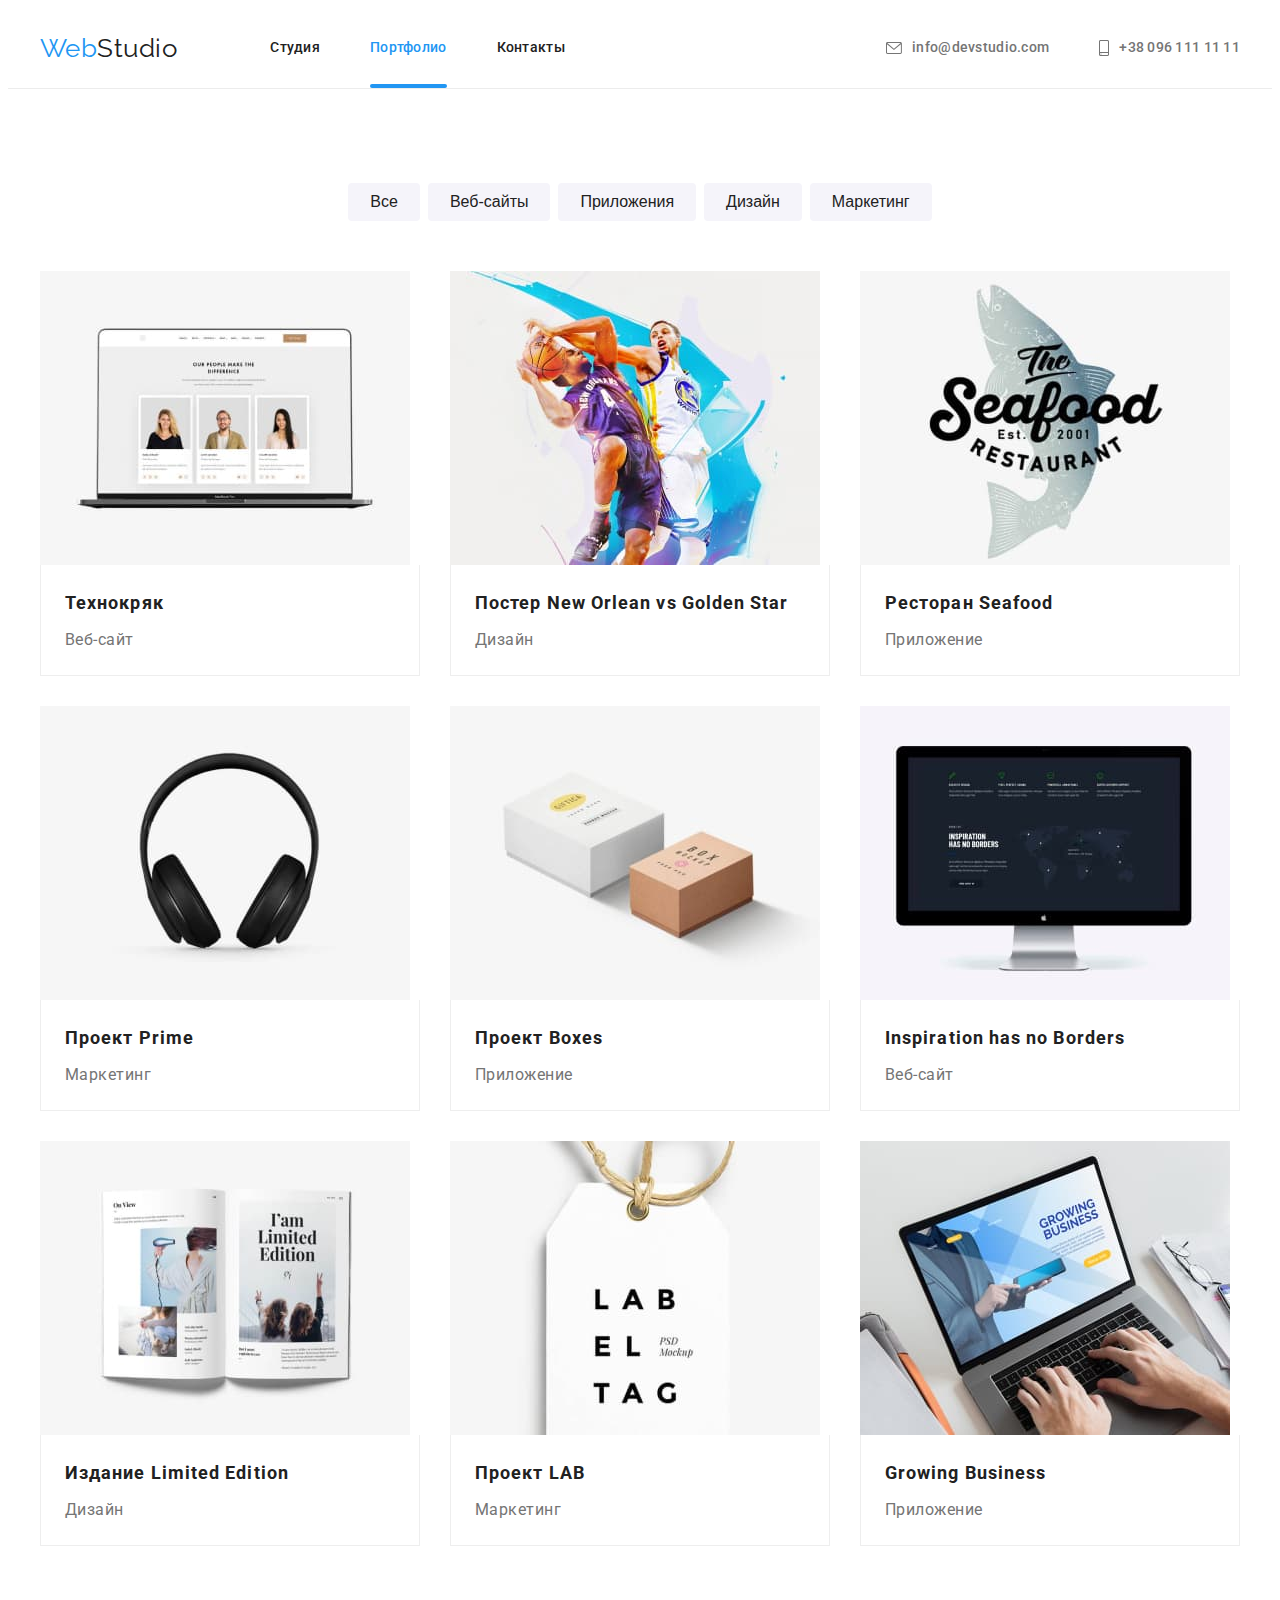
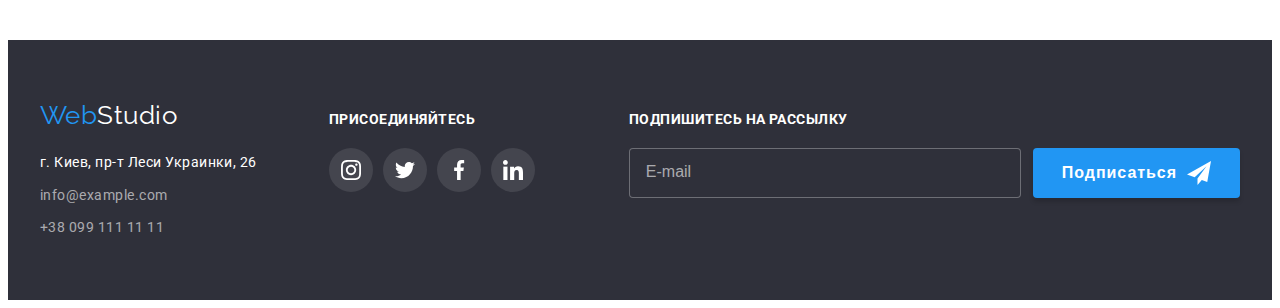
==== portfolio.html @ ea98a445 "Start-hw-07" ====
<!DOCTYPE html>
<html lang="ru">
<head>
    <meta charset="UTF-8">
    <meta http-equiv="X-UA-Compatible" content="IE=edge">
    <meta name="viewport" content="width=device-width, initial-scale=1.0">
    <title>Portfolio</title>
    <link rel="preconnect" href="https://fonts.googleapis.com">
    <link rel="preconnect" href="https://fonts.gstatic.com" crossorigin>
    <link href="https://fonts.googleapis.com/css2?family=Raleway:wght@700&family=Roboto:wght@400;500;700;900&display=swap"
        rel="stylesheet">
    <link rel="stylesheet" href="https://cdnjs.cloudflare.com/ajax/libs/modern-normalize/1.1.0/modern-normalize.min.css"
        integrity="sha512-wpPYUAdjBVSE4KJnH1VR1HeZfpl1ub8YT/NKx4PuQ5NmX2tKuGu6U/JRp5y+Y8XG2tV+wKQpNHVUX03MfMFn9Q=="
        crossorigin="anonymous" referrerpolicy="no-referrer" />
    <link rel="stylesheet" href="./css/styles.css">
</head>
<body>
    <header class="page-header">
        <div class="header-container container">
            <a class="logo" href="./index.html" lang="en"><span class="logo-web">Web</span>Studio</a>
            <nav class="nav-main">
                <ul class="nav-list list">
                    <li class="nav-list-item"><a href="./index.html" class="nav-link">Студия</a></li>
                    <li class="nav-list-item"><a href="./portfolio.html" class="nav-link current">Портфолио</a></li>
                    <li class="nav-list-item"><a href="#contacts" class="nav-link">Контакты</a></li>
                </ul>
            </nav>
            <ul class="contact-list list">
                <li class="contact-list-item">
                    <a class="contact-link header" href="mailto:info@devstudio.com">
                        <svg class="contact-icon" width="16" height="12">
                            <use href="./img/sprite.svg#icon-email"></use>
                        </svg>
                        info@devstudio.com
                    </a>
                </li>
            
                <li class="contact-list-item">
                    <a class="contact-link header" href="tel:+380961111111">
                        <svg class="contact-icon" width="10" height="16">
                            <use href="./img/sprite.svg#icon-smartphone"></use>
                        </svg>
                        +38 096 111 11 11
                    </a>
                </li>
            </ul>
        </div>
    </header>

    <main>
        <!-- Работы и сортировка -->
        <section class="section">
            <div class="container">
                <h1 class="visually-hidden">Портфолио работ</h1>
                <ul class="filter-button-list list">
                    <li class="filter-button-item"><button class="filter-button" type="button">Все</button></li>
                    <li class="filter-button-item"><button class="filter-button" type="button">Веб-сайты</button></li>
                    <li class="filter-button-item"><button class="filter-button" type="button">Приложения</button></li>
                    <li class="filter-button-item"><button class="filter-button" type="button">Дизайн</button></li>
                    <li class="filter-button-item"><button class="filter-button" type="button">Маркетинг</button></li>
                </ul>
            
                <ul class="project-list list">
                    <li class="project-list-item">
                        <a class="project-list-link" href="" target="_blank">
                            <div class="project-image">
                                <img src="./img/Portfolio/portfolio-img-1.jpg" alt="Пример веб-сайта на мониторе ноутбука" width="370" height="294">
                                <div class="project-overlay">
                                    <p>Технокряк это современная площадка распространения коронавируса. Компании используют эту
                                        платформу для цифрового шпионажа и атак на защищённые сервера конкурентов.
                                    </p>
                                </div>
                            </div>
                            <div class="project-text">
                                <h2 class="title">Технокряк</h2>
                                <p class="project-item">Веб-сайт</p>
                            </div>
                        </a>
                    </li>

                    <li class="project-list-item">
                        <a class="project-list-link" href="" target="_blank">
                            <div class="project-image">
                                <img src="./img/Portfolio/portfolio-img-2.jpg" alt="Постер с двумя баскетболистами" width="370" height="294">
                                <div class="project-overlay">
                                    <p>Технокряк это современная площадка распространения коронавируса. Компании используют эту
                                        платформу для цифрового шпионажа и атак на защищённые сервера конкурентов.
                                    </p>
                                </div>
                            </div>
                            <div class="project-text">
                                <h2 class="title">Постер New Orlean vs Golden Star</h2>
                                <p class="project-item">Дизайн</p>
                            </div>
                        </a>
                        
                    </li>
                        
                    <li class="project-list-item">
                        <a class="project-list-link" href="" target="_blank">
                            <div class="project-image">
                                <img src="./img/Portfolio/portfolio-img-3.jpg" alt="Логотип Ресторана Seafood" width="370" height="294">
                                <div class="project-overlay">
                                    <p>Технокряк это современная площадка распространения коронавируса. Компании используют эту
                                        платформу для цифрового шпионажа и атак на защищённые сервера конкурентов.
                                    </p>
                                </div>
                            </div>
                            <div class="project-text">
                                <h2 class="title">Ресторан Seafood</h2>
                                <p class="project-item">Приложение</p>
                            </div>
                        </a>
                    </li>

                    <li class="project-list-item">
                        <a class="project-list-link" href="" target="_blank">
                            <div class="project-image">
                                <img src="./img/Portfolio/portfolio-img-4.jpg" alt="Черные наушники" width="370" height="294">
                                <div class="project-overlay">
                                    <p>Технокряк это современная площадка распространения коронавируса. Компании используют эту
                                        платформу для цифрового шпионажа и атак на защищённые сервера конкурентов.
                                    </p>
                                </div>
                            </div>
                            
                            <div class="project-text">
                                <h2 class="title">Проект Prime</h2>
                                <p class="project-item">Маркетинг</p>
                            </div>
                        </a>
                    </li>

                    <li class="project-list-item">
                        <a class="project-list-link" href="" target="_blank">
                            <div class="project-image">
                                <img src="./img/Portfolio/portfolio-img-5.jpg" alt="Две коробочки: белая и коричневая" width="370" height="294">
                                <div class="project-overlay">
                                    <p>Технокряк это современная площадка распространения коронавируса. Компании используют эту
                                        платформу для цифрового шпионажа и атак на защищённые сервера конкурентов.
                                    </p>
                                </div>
                            </div>
                            
                            <div class="project-text">
                                <h2 class="title">Проект Boxes</h2>
                                <p class="project-item">Приложение</p>
                            </div>
                        </a>
                    </li>
                    <li class="project-list-item">
                        <a class="project-list-link" href="" target="_blank">
                            <div class="project-image">
                                <img src="./img/Portfolio/portfolio-img-6.jpg" alt="Пример веб-сайта на моноблоке Apple" width="370" height="294">
                                <div class="project-overlay">
                                    <p>Технокряк это современная площадка распространения коронавируса. Компании используют эту
                                        платформу для цифрового шпионажа и атак на защищённые сервера конкурентов.
                                    </p>
                                </div>
                            </div>
                            
                            <div class="project-text">
                                <h2 class="title" lang="en">Inspiration has no Borders</h2>
                                <p class="project-item">Веб-сайт</p>
                            </div>
                        </a>
                    </li>
                    <li class="project-list-item">
                        <a class="project-list-link" href="" target="_blank">
                            <div class="project-image">
                                <img src="./img/Portfolio/portfolio-img-7.jpg" alt="Открытая книга с картинками" width="370" height="294">
                                <div class="project-overlay">
                                    <p>Технокряк это современная площадка распространения коронавируса. Компании используют эту
                                        платформу для цифрового шпионажа и атак на защищённые сервера конкурентов.
                                    </p>
                                </div>
                            </div>
                            
                            <div class="project-text">
                                <h2 class="title">Издание Limited Edition</h2>
                                <p class="project-item">Дизайн</p>
                            </div>
                        </a>
                    </li>
                    <li class="project-list-item">
                        <a class="project-list-link" href="" target="_blank">
                            <div class="project-image">
                                <img src="./img/Portfolio/portfolio-img-8.jpg" alt="Бирка с надписями LAB EL TAG" width="370" height="294">
                                <div class="project-overlay">
                                    <p>Технокряк это современная площадка распространения коронавируса. Компании используют эту
                                        платформу для цифрового шпионажа и атак на защищённые сервера конкурентов.
                                    </p>
                                </div>
                            </div>
                            
                            <div class="project-text">
                                <h2 class="title">Проект LAB</h2>
                                <p class="project-item">Маркетинг</p>
                            </div>
                        </a>
                    </li>
                    <li class="project-list-item">
                        <a class="project-list-link" href="" target="_blank">
                            <div class="project-image">
                                <img src="./img/Portfolio/portfolio-img-9.jpg" alt="Ноутбук с открытым приложением Growing Business" width="370"
                                height="294">
                                <div class="project-overlay">
                                    <p>Технокряк это современная площадка распространения коронавируса. Компании используют эту
                                        платформу для цифрового шпионажа и атак на защищённые сервера конкурентов.
                                    </p>
                                </div>
                            </div>
                            
                            <div class="project-text">
                                <h2 class="title" lang="en">Growing Business</h2>
                                <p class="project-item">Приложение</p>
                            </div>
                        </a>
                    </li>
                </ul>
            </div>
          
        </section>

    </main>
    <footer id="contacts">
        <div class="footer-container container">
            <div class="list">
                <a class="logo footer-logo" href="./index.html" lang="en"><span class="logo-web">Web</span>Studio</a>
                <address>
                    <ul class="footer-list list">
                        <li><a class="address-link" href="https://goo.gl/maps/L3QvmrdTpUSkbaW27" target="_blank"
                                rel="noopener noreferrer">г. Киев, пр-т Леси Украинки, 26</a></li>
                        <li><a class="contact-link footer" href="mailto:info@example.com">info@example.com</a></li>
                        <li><a class="contact-link footer" href="tel:+380991111111">+38 099 111 11 11</a></li>
                    </ul>
                </address>
            </div>
            
            <div class="footer-social-list list">
                <h3 class="title">Присоединяйтесь</h3>
            
                <ul class="footer-social-icon-list list">
                    <li><a class="footer-social-icon-link social-icon-link" href="" target="_blank">
                            <svg class="social-icon-footer" width="20" height="20">
                                <use href="./img/sprite.svg#icon-instagram"></use>
                            </svg>
                        </a>
                    </li>
                    <li><a class="footer-social-icon-link social-icon-link" href="" target="_blank">
                            <svg class="social-icon-footer" width="20" height="20">
                                <use href="./img/sprite.svg#icon-twitter"></use>
                            </svg>
                        </a>
                    </li>
                    <li><a class="footer-social-icon-link social-icon-link" href="" target="_blank">
                            <svg class="social-icon-footer" width="20" height="20">
                                <use href="./img/sprite.svg#icon-facebook"></use>
                            </svg>
                        </a>
                    </li>
                    <li><a class="footer-social-icon-link social-icon-link" href="" target="_blank">
                            <svg class="social-icon-footer" width="20" height="20">
                                <use href="./img/sprite.svg#icon-linkedin"></use>
                            </svg>
                        </a>
                    </li>
                </ul>
            </div>
            
            <div class="sign-up">
                <h3 class="title">Подпишитесь на рассылку</h3>
                <form>
                    <div class="form-sign-up">
                        <input type="email" name="email" id="email" placeholder="E-mail" class="form-sign-up-input">
                        <button class="button"> Подписаться
                                <svg class="sign-up-icon" width="24" height="24">
                                    <use href="./img/sprite.svg#icon-icon-send"></use>
                                </svg>
                        </button>
                    </div>
                </form>
            </div>
    
        </div>
    
    </footer>
    
</body>
</html>
---- css/styles.css ----
/* цвет основного текста #757575; */
/* цвет теста заголовков #212121; */
/* цвет акцента #2196F3; */
/* цвет теста контактов в футере rgba(255, 255, 255, 0.6); */
/* белый цвет текста #FFFFFF */

/* основной цвет фона #FFFFFF; */
/* дополнительный цвет фона #F5F4FA; */
/* цвет фона футера #2F303A; */

/* font-family: 'Raleway', sans-serif;
font-family: 'Roboto', sans-serif; */

:root {
  --primary-font-family: 'Roboto', sans-serif;
  --body-background-color: #ffffff;
  --title-text-color: #212121;
  --primary-text-color: #757575;
  --accent-color: #2196f3;
  --white-text-color: #ffffff;
  --footer-bg-color: #2f303a;
  --secondary-bg-color: #f5f4fa;
  --footer-contact-text-color: rgba(255, 255, 255, 0.6);
  --hero-gradient-color: rgba(47, 48, 58, 0.4);
  --icon-color: #afb1b8;
  --footer-icon-color: rgba(255, 255, 255, 0.1);

  --timing-function: cubic-bezier(0.4, 0, 0.2, 1);
}

body {
  font-family: var(--primary-font-family);
  color: var(--primary-text-color);
  background-color: var(--body-background-color);
  letter-spacing: 0.03em;
}

/* h1, h2, h3, h4, h5, h6, p{
   margin: 0;
} */

.container {
  margin-right: auto;
  margin-left: auto;
  width: 1200px;
  padding-left: 15px;
  padding-right: 15px;
}

.list {
  list-style: none;

  margin: 0;
  padding: 0;
}

a {
  text-decoration: none;
}

img {
  display: block;
}

.section-title {
  margin-top: 0;
  margin-bottom: 50px;

  font-size: 36px;
  line-height: 1.17;
  text-align: center;
  color: var(--title-text-color);
}

/* HEADER */

.page-header {
  border-bottom: 1px solid #ececec;
}

.header-container {
  display: flex;
  align-items: center;
}

/* ЛОГОТИП */

.logo {
  font-family: 'Raleway', sans-serif;
  font-size: 26px;
  line-height: 1.19;
  color: var(--title-text-color);
}

.logo-web {
  color: var(--accent-color);
}

/* НАВИГАЦИЯ */

.nav-main {
  margin-left: 93px;
}

.nav-list {
  display: flex;
}

.nav-link {
  display: block;
  padding-top: 32px;
  padding-bottom: 32px;

  font-weight: 500;
  font-size: 14px;
  line-height: 1.14;
  letter-spacing: 0.02em;
  color: var(--title-text-color);

  transition: color 250ms var(--timing-function);
}

.nav-list-item:not(:last-child) {
  margin-right: 50px;
}

.nav-link:hover,
.nav-link:focus {
  color: var(--accent-color);
}

.nav-list-item{
  position: relative;
}

.nav-link.current {
  color: var(--accent-color);
}

.current::after{
  position: absolute;
  display: block;
  left: 0;
  bottom: 0;

  width: 100%;
  height: 4px;
  
  content: "";
  background: var(--accent-color);
  border-radius: 2px;
  
}

/* Телефон и почта */

.contact-list {
  display: flex;
  margin-left: auto;
}

.contact-icon {
  margin-right: 10px;

  fill: var(--primary-text-color);

  transition: fill 250ms var(--timing-function);
}

.contact-list-item:not(:last-child) {
  margin-right: 50px;
}

.contact-link.header {
  display: flex;
  align-items: center;
  padding-top: 32px;
  padding-bottom: 32px;

  font-weight: 500;
  font-size: 14px;
  line-height: 1.14;
  letter-spacing: 0.02em;
  color: var(--primary-text-color);

  transition: color 250ms var(--timing-function);
}

/* HERO */

.hero {
  max-width: 1600px;
  height: 600px;
  margin-left: auto;
  margin-right: auto;
  padding-top: 200px;
  padding-bottom: 200px;

  background-image: linear-gradient(
      to right,
      var(--hero-gradient-color),
      var(--hero-gradient-color)
    ),
    url('../img/hero-bg.jpg');
  background-repeat: no-repeat;
  background-size: cover;
  background-position: center;

  text-align: center;
}

.hero-title {
  width: 696px;
  margin: 0 auto;
  margin-bottom: 30px;

  font-weight: 900;
  font-size: 44px;
  line-height: 1.36;
  letter-spacing: 0.06em;
  text-transform: uppercase;
  color: var(--white-text-color);
}

.button.primary {
  padding: 10px 32px;
  min-width: 200px;
  text-align: center;

  font-weight: 700;
  font-size: 16px;
  line-height: 1.87;
  letter-spacing: 0.06em;

  color: var(--white-text-color);
  background-color: var(--accent-color);
  box-shadow: 0px 4px 4px rgba(0, 0, 0, 0.15);
  border-radius: 4px;
  cursor: pointer;
  border: none;

  transition: background-color 250ms var(--timing-function);
}

.button.primary:hover {
  background-color: #188ce8;
}

/* Особенности */

.section {
  padding-top: 94px;
  padding-bottom: 94px;
}

.visually-hidden {
  position: absolute;
  width: 1px;
  height: 1px;
  margin: -1px;
  padding: 0;
  overflow: hidden;
  border: 0;
  clip: rect(0 0 0 0);
}

.features-list {
  display: flex;
  margin-top: -30px;
  margin-left: -30px;
}

.features-item {
  flex-basis: calc((100% - 120px) / 4);
  margin-top: 30px;
  margin-left: 30px;
}

.features-icon {
  display: flex;
  justify-content: center;
  align-items: center;
  margin-bottom: 30px;
  width: 270px;
  height: 120px;

  background-color: var(--secondary-bg-color);
}

.features-list .title {
  margin-top: 0;
  margin-bottom: 10px;

  font-size: 14px;
  line-height: 1.14;
  text-transform: uppercase;
  color: var(--title-text-color);
}

.features-content {
  margin-top: 0;
  margin-bottom: 0;

  font-size: 14px;
  line-height: 1.71;
}

/* Чем мы занимаемся */

.section-service {
  padding-bottom: 94px;
}

.service-list {
  display: flex;
  margin-top: -30px;
  margin-left: -30px;
}

.service-item {
  flex-basis: calc((100% - 90px) / 3);
  margin-top: 30px;
  margin-left: 30px;
}

.service-item-block{
  position: relative;
}

.service-title-wrapper{
  position: absolute;
  bottom: 0;
  width: 100%;
  height: 70px;

  display: flex;
  justify-content: center;
  align-items: center;

  background-color: rgba(47, 48, 58, 0.8);
}

.service-title{
  font-size: 14px;
  line-height: 1.15;
  text-transform: uppercase;
  color: var(--white-text-color);
}

/* Наша команда */

.team {
  background-color: var(--secondary-bg-color);
}

.team-list {
  display: flex;
  flex-wrap: wrap;
  margin-top: -30px;
  margin-left: -30px;
}

.team-item {
  flex-basis: calc((100% - 120px) / 4);
  margin-top: 30px;
  margin-left: 30px;

  background-color: var(--body-background-color);
  box-shadow: 0px 1px 3px rgba(0, 0, 0, 0.12), 0px 1px 1px rgba(0, 0, 0, 0.14),
    0px 2px 1px rgba(0, 0, 0, 0.2);
  border-radius: 0px 0px 4px 4px;
}

.team-name {
  padding: 30px 32px;
  text-align: center;
}

.team-list .title {
  margin-top: 0;
  margin-bottom: 10px;

  font-weight: 500;
  font-size: 16px;
  line-height: 1.19;
  color: var(--title-text-color);
}

.team-item-profile {
  margin: 0;
  margin-bottom: 16px;

  font-size: 16px;
  line-height: 1.19;
}

.social-list {
  display: flex;
  justify-content: space-between;
}

.social-icon-link {
  display: flex;
  justify-content: center;
  align-items: center;
  width: 44px;
  height: 44px;

  border-radius: 50%;

  transition: background-color 250ms var(--timing-function);
  
}

.social-icon {
  fill: var(--icon-color);
  transition: fill 250ms var(--timing-function);

}

.social-icon-link:hover,
.social-icon-link:focus {
  background-color: var(--accent-color);
}

.social-icon-link:hover .social-icon,
.social-icon-link:focus .social-icon {
  fill: var(--white-text-color);
}

/* Постоянные клиенты */

.client-list {
  display: flex;
  flex-wrap: wrap;
  margin-top: -30px;
  margin-left: -30px;
}

.client-list-item {
  margin-top: 30px;
  margin-left: 30px;
}

.client-link {
  display: flex;
  align-items: center;
  justify-content: center;
  width: 170px;
  height: 92px;

  border: 1px solid var(--icon-color);
  border-radius: 4px;

  transition: border 250ms var(--timing-function);
}

.client-icon {
  width: 106px;
  height: 60px;
  fill: var(--icon-color);

  transition: fill 250ms var(--timing-function);
}

.client-link:hover,
.client-link:focus {
  border: 1px solid var(--accent-color);
}

.client-link:hover .client-icon,
.client-link:focus .client-icon {
  fill: var(--accent-color);
}

/* Футер */

#contacts {
  background-color: var(--footer-bg-color);
  padding: 60px 0;
}

.footer-container {
  display: flex;
  align-items: baseline;
}

.footer-logo {
  display: inline-block;
  margin-bottom: 20px;

  color: var(--white-text-color);
}

.footer-list {
  font-style: normal;
  font-weight: 400;
  font-size: 14px;
  line-height: 1.71;
}

.footer-list li:not(:last-child) {
  margin-bottom: 9px;
}

.address-link {
  color: var(--white-text-color);
  transition: color 250ms var(--timing-function);
}

.contact-link.footer {
  color: var(--footer-contact-text-color);

  transition: color 250ms var(--timing-function);
}

.contact-link:hover,
.contact-link:focus,
.address-link:hover,
.address-link:focus {
  color: var(--accent-color);
}

.contact-link:hover .contact-icon,
.contact-link:focus .contact-icon {
  fill: var(--accent-color);
}

.footer-social-list {
  margin-left: 72px;
}

.footer-social-list .title,
.sign-up .title {
  margin-top: 0;
  margin-bottom: 20px;

  font-size: 14px;
  line-height: 1.14;
  text-transform: uppercase;
  color: var(--white-text-color);
}

.footer-social-icon-link {
  background-color: var(--footer-icon-color);
}

.footer-social-icon-list {
  display: flex;
}

.footer-social-icon-list li:not(:last-child) {
  margin-right: 10px;
}

.social-icon-footer{
  fill: var(--white-text-color);
}

/* Рассылка */

.sign-up{
  margin-left: auto;
}
.form-sign-up{
  display: flex;
}

.form-sign-up-input{
  padding: 15px 16px;
  margin-right: 12px;
  min-width: 358px;
  
  color: var(--white-text-color);
  border: 1px solid rgba(255, 255, 255, 0.3);
  border-radius: 4px;
  background-color: var(--footer-bg-color);
}

.form-sign-up .button{
  display: flex;
  align-items: center;
  text-align: center;
  padding: 10px 29px;
  
  font-weight: 700;
  font-size: 16px;
  line-height: 1.88;
  letter-spacing: 0.06em;

  color: var(--white-text-color);

  border: none;
  background: var(--accent-color);
  box-shadow: 0px 4px 4px rgba(0, 0, 0, 0.15);
  border-radius: 4px;
  cursor: pointer;
  }

  .form-sign-up-input::placeholder{
    font-size: 16px;
    line-height: 1.25;
    color: rgba(255, 255, 255, 0.6);
  }

.sign-up-icon{
   margin-left: 10px;
}

/* ПОРТФОЛИО */

.filter-button-list {
  display: flex;
  justify-content: center;
  margin-bottom: 50px;
}

.filter-button-item:not(:last-child) {
  margin-right: 8px;
}

.filter-button {
  padding: 6px 22px;

  font-weight: 500;
  font-size: 16px;
  line-height: 1.62;
  color: var(--title-text-color);
  background-color: var(--secondary-bg-color);
  border: none;
  border-radius: 4px;
  cursor: pointer;

  transition: 
  color 250ms var(--timing-function), 
  background-color 250ms var(--timing-function), 
  box-shadow 250ms var(--timing-function);
}

.filter-button:hover,
.filter-button:focus {
  color: var(--white-text-color);
  background-color: var(--accent-color);
  box-shadow: 0px 3px 1px rgba(0, 0, 0, 0.1), 0px 1px 2px rgba(0, 0, 0, 0.08),
    0px 2px 2px rgba(0, 0, 0, 0.12);
}

.project-list {
  display: flex;
  flex-wrap: wrap;
  margin: -15px;
}

.project-list-item {
  flex-basis: calc(100% / 3 - 30px);
  margin: 15px;
}

.project-image{
  position: relative;
  overflow: hidden;
}

.project-overlay{
  position: absolute;
  top: 0;
  left: 0;
  width: 100%;
  height: 100%;
  padding: 63px 24px;

  background-color: var(--accent-color);
  opacity: 0.9;

  transform: translateY(100%);
  transition: transform 250ms var(--timing-function);
}

.project-overlay p{
  margin: 0;
  font-size: 18px;
  line-height: 1.56;
  color: var(--white-text-color);
}
 
.project-list-link {
  display: block;

  transition: box-shadow 250ms var(--timing-function);
}

.project-list-link:hover,
.project-list-link:focus {
  box-shadow: 0px 1px 1px rgba(0, 0, 0, 0.12), 0px 4px 4px rgba(0, 0, 0, 0.06),
    1px 4px 6px rgba(0, 0, 0, 0.16);
}

.project-list-link:hover .project-overlay,
.project-list-link:focus .project-overlay{
  transform: translateY(0);
}

.project-text {
  padding: 20px 24px;

  border: 1px solid #eeeeee;
  border-top: none;
}

.project-list .title {
  margin-top: 0;
  margin-bottom: 4px;

  font-size: 18px;
  line-height: 2;
  letter-spacing: 0.06em;
  color: var(--title-text-color);
}

.project-item {
  margin: 0;

  font-weight: 400;
  font-size: 16px;
  line-height: 1.87;
  color: var(--primary-text-color);
}

/* МОДАЛЬНОЕ ОКНО */

.backdrop{
  position: fixed;
  top: 0;
  left: 0;

  width: 100%;
  height: 100%;

  background-color: rgba(0, 0, 0, 0.2);
  opacity: 1;
  transition: opacity 250ms var(--timing-function), 
    visibility 250ms var(--timing-function);
}

.backdrop.is-hidden{
  opacity: 0;
  pointer-events: none;
  visibility: hidden;
}

.modal{
  position: absolute;
  top: 50%;
  left: 50%;
  padding: 40px;
  
  width: 528px;
  min-height: 581px;
  background-color: var(--white-text-color);
  box-shadow: 0px 1px 3px rgba(0, 0, 0, 0.12), 0px 1px 1px rgba(0, 0, 0, 0.14), 0px 2px 1px rgba(0, 0, 0, 0.2);
  
  transform: translate(-50%, -50%) scale(1);
  transition: transform 250ms var(--timing-function);
}

.backdrop.is-hidden .modal{
 transform: translate(-50%, -50%) scale(0.9);
}

.close-btn{
  position: absolute;
  top: 8px;
  right: 8px;
  width: 30px;
  height: 30px;

  background: var(--white-text-color);
  border: 1px solid rgba(0, 0, 0, 0.1);
  border-radius: 50%;
  cursor: pointer;
}

.close-icon{
  transition: fill 250ms var(--timing-function);
}

.close-btn:hover .close-icon,
.close-btn:focus .close-icon{
  fill: var(--accent-color);
}

.modal-title{
  margin: 0;
  margin-bottom: 30px;

  font-weight: 700;
  font-size: 20px;
  line-height: 1.15;
  text-align: center;

  color: var(--title-text-color);
}

.form-label{
  position: relative;
  display: block;
  margin-bottom: 28px;
}

.form-name{
  position: absolute;
  top: -18px;
  
  font-weight: 400;
  font-size: 12px;
  line-height: 1.17;
  letter-spacing: 0.01em;
  color: var(--primary-text-color);
}

.form-input{
  width: 100%;
  padding: 10px 10px 10px 42px;

  font-size: 16px;
  border: 1px solid rgba(33, 33, 33, 0.2);
  border-radius: 4px;

  transition: border 250ms var(--timing-function)
}

.modal-icon{
  position: absolute;
  left: 13px;
  top: 50%;
    
  transform: translateY(-50%);
  fill: var(--title-text-color);
  transition: fill 250ms var(--timing-function);
}

textarea.form-input{
  resize: none; 
  height: 120px;
  padding-left: 12px;
}

.comments{
  margin-bottom: 20px;
}

textarea::placeholder{
  font-size: 12px;
  line-height: 1.17;
  letter-spacing: 0.01em;
  color: rgba(117, 117, 117, 0.5);

}

.form-input:focus,
textarea:focus{
  border: 1px solid var(--accent-color);
}

.form-label:focus-within .modal-icon{
  fill: var(--accent-color);
}

.form-checkbox{
  display: flex;
  align-items: center;
  margin-bottom: 30px;
}

.checkbox-icon{
  display: inline-block;
  width: 16px;
  height: 15px;
  margin-right: 8.38px;

  border: 2px solid var(--title-text-color);
  border-radius: 2px;

  transition: border-color 250ms var(--timing-function);
}

.checkbox:checked + .checkbox-icon{
  background-color: var(--accent-color);
  background-image: url('../img/icon-check.svg');
  background-size: contain;
  background-origin: border-box;
  border-color: var(--accent-color);
}

.checkbox:focus + .checkbox-icon {
  /* background-color: var(--accent-color); */
  border-color: var(--accent-color);
}

.checkbox-label{
  font-size: 14px;
  line-height: 1.71;
  color: var(--primary-text-color);
}

.agreement{
  text-decoration: underline;
  color: var(--accent-color);
}

.modal-button{
  display: flex;
  justify-content: center;
}

.modal-send-btn{
  padding: 10px 55px;

  font-weight: 700;
  font-size: 16px;
  line-height: 1.88;
  letter-spacing: 0.06em;

  color: var(--white-text-color);
  background-color: var(--accent-color);
  box-shadow: 0px 4px 4px rgba(0, 0, 0, 0.15);
  border-radius: 4px;
  cursor: pointer;
  border: none;

  transition: background-color 250ms var(--timing-function);
}

.modal-send-btn:hover, 
.modal-send-btn:focus{
  background-color: #188CE8;
}
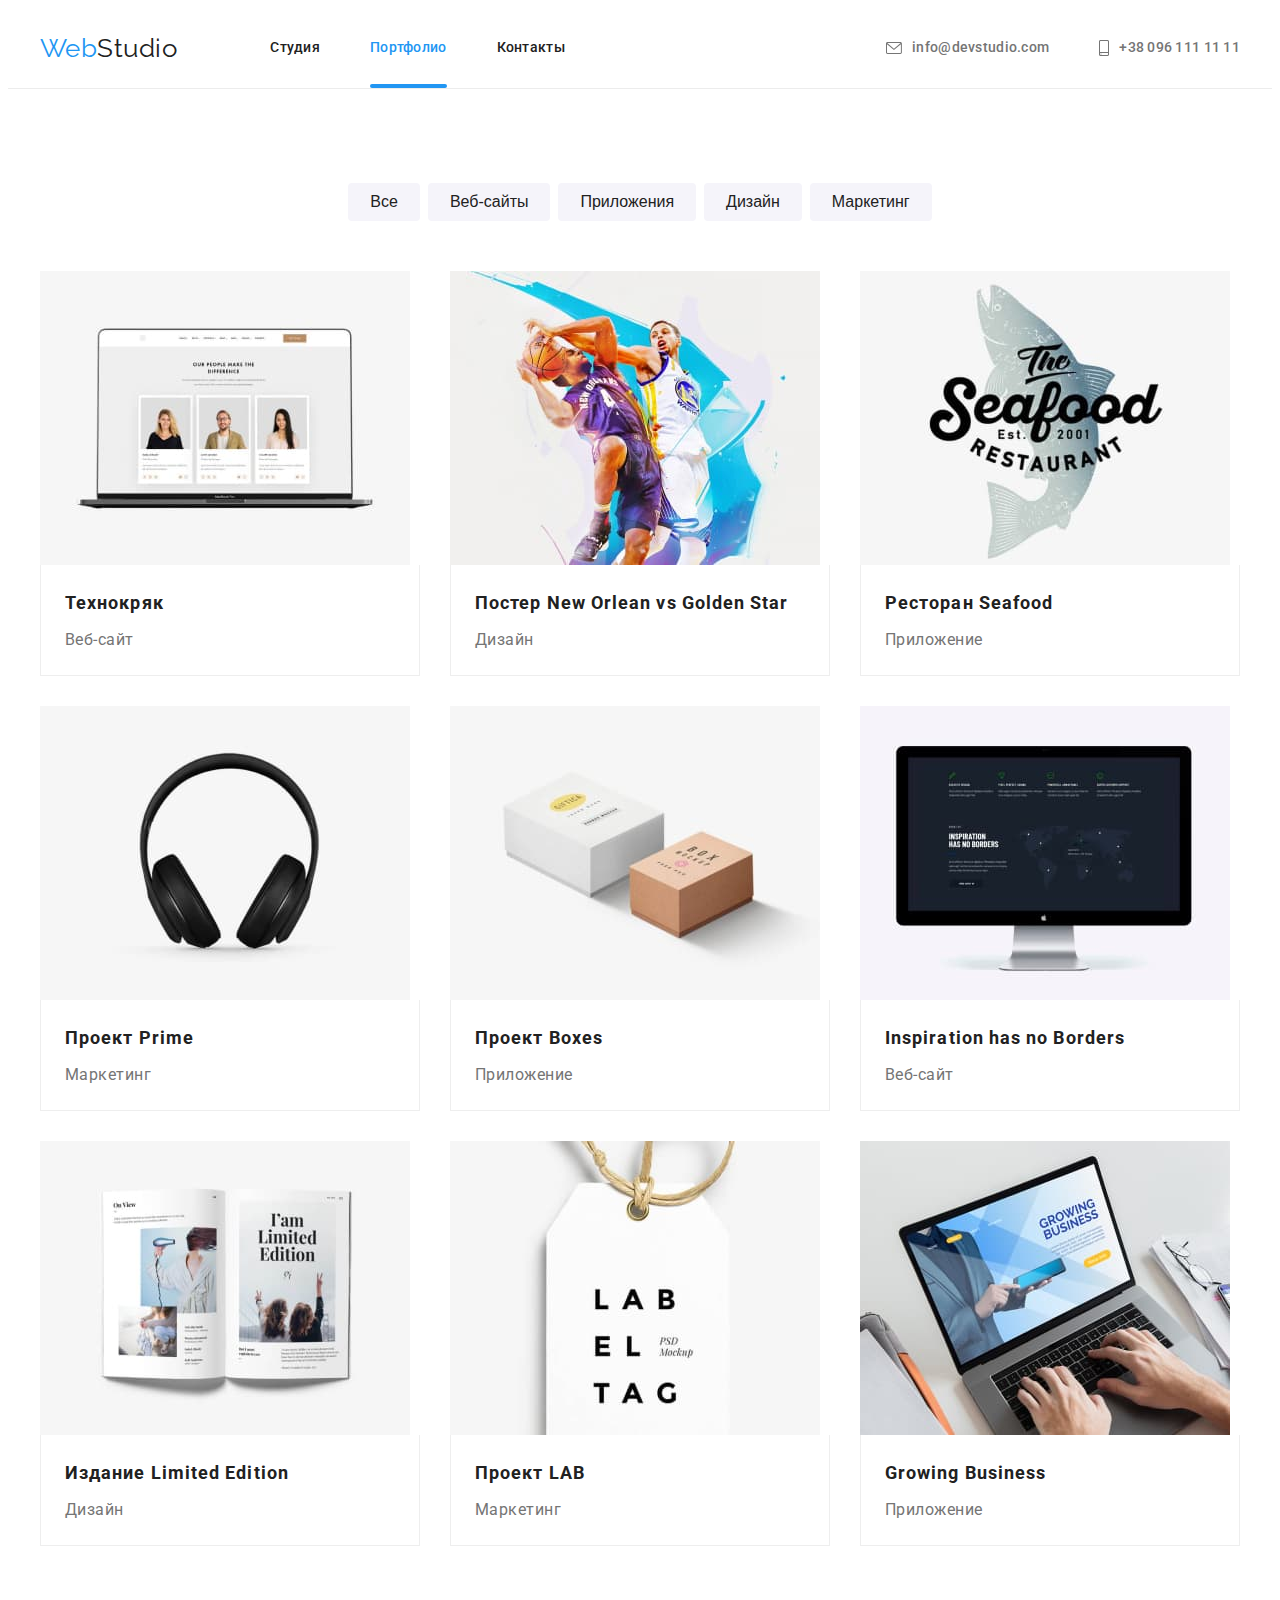
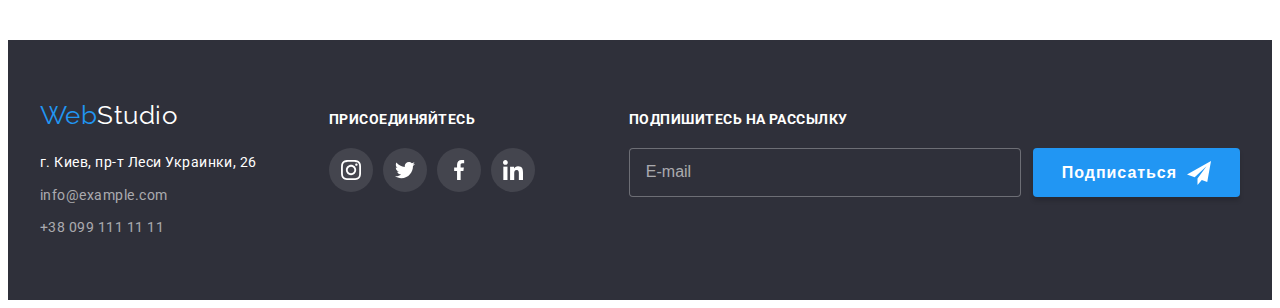
==== commit 04ef4f68: "Add method BEM, complete scss" ====
--- a/portfolio.html
+++ b/portfolio.html
@@ -12,32 +12,32 @@
     <link rel="stylesheet" href="https://cdnjs.cloudflare.com/ajax/libs/modern-normalize/1.1.0/modern-normalize.min.css"
         integrity="sha512-wpPYUAdjBVSE4KJnH1VR1HeZfpl1ub8YT/NKx4PuQ5NmX2tKuGu6U/JRp5y+Y8XG2tV+wKQpNHVUX03MfMFn9Q=="
         crossorigin="anonymous" referrerpolicy="no-referrer" />
-    <link rel="stylesheet" href="./css/styles.css">
+    <link rel="stylesheet" href="./css/main.min.css">
 </head>
 <body>
     <header class="page-header">
         <div class="header-container container">
-            <a class="logo" href="./index.html" lang="en"><span class="logo-web">Web</span>Studio</a>
-            <nav class="nav-main">
-                <ul class="nav-list list">
-                    <li class="nav-list-item"><a href="./index.html" class="nav-link">Студия</a></li>
-                    <li class="nav-list-item"><a href="./portfolio.html" class="nav-link current">Портфолио</a></li>
-                    <li class="nav-list-item"><a href="#contacts" class="nav-link">Контакты</a></li>
+            <a class="logo" href="./index.html" lang="en"><span class="logo-accent">Web</span>Studio</a>
+            <nav class="nav">
+                <ul class="nav__list list">
+                    <li class="nav__item"><a href="./index.html" class="nav__link">Студия</a></li>
+                    <li class="nav__item"><a href="./portfolio.html" class="nav__link nav__link_current">Портфолио</a></li>
+                    <li class="nav__item"><a href="#contacts" class="nav__link">Контакты</a></li>
                 </ul>
             </nav>
             <ul class="contact-list list">
-                <li class="contact-list-item">
-                    <a class="contact-link header" href="mailto:info@devstudio.com">
-                        <svg class="contact-icon" width="16" height="12">
+                <li class="contact-list__item">
+                    <a class="contact-list__link" href="mailto:info@devstudio.com">
+                        <svg class="contact-list__icon" width="16" height="12">
                             <use href="./img/sprite.svg#icon-email"></use>
                         </svg>
                         info@devstudio.com
                     </a>
                 </li>
             
-                <li class="contact-list-item">
-                    <a class="contact-link header" href="tel:+380961111111">
-                        <svg class="contact-icon" width="10" height="16">
+                <li class="contact-list__item">
+                    <a class="contact-list__link" href="tel:+380961111111">
+                        <svg class="contact-list__icon" width="10" height="16">
                             <use href="./img/sprite.svg#icon-smartphone"></use>
                         </svg>
                         +38 096 111 11 11
@@ -52,168 +52,144 @@
         <section class="section">
             <div class="container">
                 <h1 class="visually-hidden">Портфолио работ</h1>
-                <ul class="filter-button-list list">
-                    <li class="filter-button-item"><button class="filter-button" type="button">Все</button></li>
-                    <li class="filter-button-item"><button class="filter-button" type="button">Веб-сайты</button></li>
-                    <li class="filter-button-item"><button class="filter-button" type="button">Приложения</button></li>
-                    <li class="filter-button-item"><button class="filter-button" type="button">Дизайн</button></li>
-                    <li class="filter-button-item"><button class="filter-button" type="button">Маркетинг</button></li>
+                <ul class="filter-list list">
+                    <li class="filter-list__item"><button class="filter-list__button" type="button">Все</button></li>
+                    <li class="filter-list__item"><button class="filter-list__button" type="button">Веб-сайты</button></li>
+                    <li class="filter-list__item"><button class="filter-list__button" type="button">Приложения</button></li>
+                    <li class="filter-list__item"><button class="filter-list__button" type="button">Дизайн</button></li>
+                    <li class="filter-list__item"><button class="filter-list__button" type="button">Маркетинг</button></li>
                 </ul>
             
                 <ul class="project-list list">
-                    <li class="project-list-item">
-                        <a class="project-list-link" href="" target="_blank">
-                            <div class="project-image">
+                    <li class="project-list__item">
+                        <a class="project-list__link" href="" target="_blank">
+                            <div class="project-list__image">
                                 <img src="./img/Portfolio/portfolio-img-1.jpg" alt="Пример веб-сайта на мониторе ноутбука" width="370" height="294">
-                                <div class="project-overlay">
-                                    <p>Технокряк это современная площадка распространения коронавируса. Компании используют эту
-                                        платформу для цифрового шпионажа и атак на защищённые сервера конкурентов.
-                                    </p>
-                                </div>
-                            </div>
-                            <div class="project-text">
-                                <h2 class="title">Технокряк</h2>
-                                <p class="project-item">Веб-сайт</p>
-                            </div>
-                        </a>
-                    </li>
-
-                    <li class="project-list-item">
-                        <a class="project-list-link" href="" target="_blank">
-                            <div class="project-image">
+                                    <p class="project-list__overlay">Технокряк это современная площадка распространения коронавируса. Компании используют эту
+                                        платформу для цифрового шпионажа и атак на защищённые сервера конкурентов.
+                                    </p>
+                            </div>
+                            <div class="project-list__content">
+                                <h2 class="project-list__title">Технокряк</h2>
+                                <p class="project-list__description">Веб-сайт</p>
+                            </div>
+                        </a>
+                    </li>
+
+                    <li class="project-list__item">
+                        <a class="project-list__link" href="" target="_blank">
+                            <div class="project-list__image">
                                 <img src="./img/Portfolio/portfolio-img-2.jpg" alt="Постер с двумя баскетболистами" width="370" height="294">
-                                <div class="project-overlay">
-                                    <p>Технокряк это современная площадка распространения коронавируса. Компании используют эту
-                                        платформу для цифрового шпионажа и атак на защищённые сервера конкурентов.
-                                    </p>
-                                </div>
-                            </div>
-                            <div class="project-text">
-                                <h2 class="title">Постер New Orlean vs Golden Star</h2>
-                                <p class="project-item">Дизайн</p>
+                                    <p class="project-list__overlay">Технокряк это современная площадка распространения коронавируса. Компании используют эту
+                                        платформу для цифрового шпионажа и атак на защищённые сервера конкурентов.
+                                    </p>
+                            </div>
+                            <div class="project-list__content">
+                                <h2 class="project-list__title">Постер New Orlean vs Golden Star</h2>
+                                <p class="project-list__description">Дизайн</p>
                             </div>
                         </a>
                         
                     </li>
                         
-                    <li class="project-list-item">
-                        <a class="project-list-link" href="" target="_blank">
-                            <div class="project-image">
+                    <li class="project-list__item">
+                        <a class="project-list__link" href="" target="_blank">
+                            <div class="project-list__image">
                                 <img src="./img/Portfolio/portfolio-img-3.jpg" alt="Логотип Ресторана Seafood" width="370" height="294">
-                                <div class="project-overlay">
-                                    <p>Технокряк это современная площадка распространения коронавируса. Компании используют эту
-                                        платформу для цифрового шпионажа и атак на защищённые сервера конкурентов.
-                                    </p>
-                                </div>
-                            </div>
-                            <div class="project-text">
-                                <h2 class="title">Ресторан Seafood</h2>
-                                <p class="project-item">Приложение</p>
-                            </div>
-                        </a>
-                    </li>
-
-                    <li class="project-list-item">
-                        <a class="project-list-link" href="" target="_blank">
-                            <div class="project-image">
+                                    <p class="project-list__overlay">Технокряк это современная площадка распространения коронавируса. Компании используют эту
+                                        платформу для цифрового шпионажа и атак на защищённые сервера конкурентов.
+                                    </p>
+                            </div>
+                            <div class="project-list__content">
+                                <h2 class="project-list__title">Ресторан Seafood</h2>
+                                <p class="project-list__description">Приложение</p>
+                            </div>
+                        </a>
+                    </li>
+
+                    <li class="project-list__item">
+                        <a class="project-list__link" href="" target="_blank">
+                            <div class="project-list__image">
                                 <img src="./img/Portfolio/portfolio-img-4.jpg" alt="Черные наушники" width="370" height="294">
-                                <div class="project-overlay">
-                                    <p>Технокряк это современная площадка распространения коронавируса. Компании используют эту
-                                        платформу для цифрового шпионажа и атак на защищённые сервера конкурентов.
-                                    </p>
-                                </div>
-                            </div>
-                            
-                            <div class="project-text">
-                                <h2 class="title">Проект Prime</h2>
-                                <p class="project-item">Маркетинг</p>
-                            </div>
-                        </a>
-                    </li>
-
-                    <li class="project-list-item">
-                        <a class="project-list-link" href="" target="_blank">
-                            <div class="project-image">
+                                    <p class="project-list__overlay">Технокряк это современная площадка распространения коронавируса. Компании используют эту
+                                        платформу для цифрового шпионажа и атак на защищённые сервера конкурентов.
+                                    </p>
+                            </div>
+                            <div class="project-list__content">
+                                <h2 class="project-list__title">Проект Prime</h2>
+                                <p class="project-list__description">Маркетинг</p>
+                            </div>
+                        </a>
+                    </li>
+
+                    <li class="project-list__item">
+                        <a class="project-list__link" href="" target="_blank">
+                            <div class="project-list__image">
                                 <img src="./img/Portfolio/portfolio-img-5.jpg" alt="Две коробочки: белая и коричневая" width="370" height="294">
-                                <div class="project-overlay">
-                                    <p>Технокряк это современная площадка распространения коронавируса. Компании используют эту
-                                        платформу для цифрового шпионажа и атак на защищённые сервера конкурентов.
-                                    </p>
-                                </div>
-                            </div>
-                            
-                            <div class="project-text">
-                                <h2 class="title">Проект Boxes</h2>
-                                <p class="project-item">Приложение</p>
-                            </div>
-                        </a>
-                    </li>
-                    <li class="project-list-item">
-                        <a class="project-list-link" href="" target="_blank">
-                            <div class="project-image">
+                                    <p class="project-list__overlay">Технокряк это современная площадка распространения коронавируса. Компании используют эту
+                                        платформу для цифрового шпионажа и атак на защищённые сервера конкурентов.
+                                    </p>
+                            </div>
+                            <div class="project-list__content">
+                                <h2 class="project-list__title">Проект Boxes</h2>
+                                <p class="project-list__description">Приложение</p>
+                            </div>
+                        </a>
+                    </li>
+                    <li class="project-list__item">
+                        <a class="project-list__link" href="" target="_blank">
+                            <div class="project-list__image">
                                 <img src="./img/Portfolio/portfolio-img-6.jpg" alt="Пример веб-сайта на моноблоке Apple" width="370" height="294">
-                                <div class="project-overlay">
-                                    <p>Технокряк это современная площадка распространения коронавируса. Компании используют эту
-                                        платформу для цифрового шпионажа и атак на защищённые сервера конкурентов.
-                                    </p>
-                                </div>
-                            </div>
-                            
-                            <div class="project-text">
-                                <h2 class="title" lang="en">Inspiration has no Borders</h2>
-                                <p class="project-item">Веб-сайт</p>
-                            </div>
-                        </a>
-                    </li>
-                    <li class="project-list-item">
-                        <a class="project-list-link" href="" target="_blank">
-                            <div class="project-image">
+                                    <p class="project-list__overlay">Технокряк это современная площадка распространения коронавируса. Компании используют эту
+                                        платформу для цифрового шпионажа и атак на защищённые сервера конкурентов.
+                                    </p>
+                            </div>
+                            <div class="project-list__content">
+                                <h2 class="project-list__title" lang="en">Inspiration has no Borders</h2>
+                                <p class="project-list__description">Веб-сайт</p>
+                            </div>
+                        </a>
+                    </li>
+                    <li class="project-list__item">
+                        <a class="project-list__link" href="" target="_blank">
+                            <div class="project-list__image">
                                 <img src="./img/Portfolio/portfolio-img-7.jpg" alt="Открытая книга с картинками" width="370" height="294">
-                                <div class="project-overlay">
-                                    <p>Технокряк это современная площадка распространения коронавируса. Компании используют эту
-                                        платформу для цифрового шпионажа и атак на защищённые сервера конкурентов.
-                                    </p>
-                                </div>
-                            </div>
-                            
-                            <div class="project-text">
-                                <h2 class="title">Издание Limited Edition</h2>
-                                <p class="project-item">Дизайн</p>
-                            </div>
-                        </a>
-                    </li>
-                    <li class="project-list-item">
-                        <a class="project-list-link" href="" target="_blank">
-                            <div class="project-image">
+                                    <p class="project-list__overlay">Технокряк это современная площадка распространения коронавируса. Компании используют эту
+                                        платформу для цифрового шпионажа и атак на защищённые сервера конкурентов.
+                                    </p>
+                            </div>
+                            <div class="project-list__content">
+                                <h2 class="project-list__title">Издание Limited Edition</h2>
+                                <p class="project-list__description">Дизайн</p>
+                            </div>
+                        </a>
+                    </li>
+                    <li class="project-list__item">
+                        <a class="project-list__link" href="" target="_blank">
+                            <div class="project-list__image">
                                 <img src="./img/Portfolio/portfolio-img-8.jpg" alt="Бирка с надписями LAB EL TAG" width="370" height="294">
-                                <div class="project-overlay">
-                                    <p>Технокряк это современная площадка распространения коронавируса. Компании используют эту
-                                        платформу для цифрового шпионажа и атак на защищённые сервера конкурентов.
-                                    </p>
-                                </div>
-                            </div>
-                            
-                            <div class="project-text">
-                                <h2 class="title">Проект LAB</h2>
-                                <p class="project-item">Маркетинг</p>
-                            </div>
-                        </a>
-                    </li>
-                    <li class="project-list-item">
-                        <a class="project-list-link" href="" target="_blank">
-                            <div class="project-image">
+                                    <p class="project-list__overlay">Технокряк это современная площадка распространения коронавируса. Компании используют эту
+                                        платформу для цифрового шпионажа и атак на защищённые сервера конкурентов.
+                                    </p>
+                            </div>
+                            <div class="project-list__content">
+                                <h2 class="project-list__title">Проект LAB</h2>
+                                <p class="project-list__description">Маркетинг</p>
+                            </div>
+                        </a>
+                    </li>
+                    <li class="project-list__item">
+                        <a class="project-list__link" href="" target="_blank">
+                            <div class="project-list__image">
                                 <img src="./img/Portfolio/portfolio-img-9.jpg" alt="Ноутбук с открытым приложением Growing Business" width="370"
                                 height="294">
-                                <div class="project-overlay">
-                                    <p>Технокряк это современная площадка распространения коронавируса. Компании используют эту
-                                        платформу для цифрового шпионажа и атак на защищённые сервера конкурентов.
-                                    </p>
-                                </div>
-                            </div>
-                            
-                            <div class="project-text">
-                                <h2 class="title" lang="en">Growing Business</h2>
-                                <p class="project-item">Приложение</p>
+                                    <p class="project-list__overlay">Технокряк это современная площадка распространения коронавируса. Компании используют эту
+                                        платформу для цифрового шпионажа и атак на защищённые сервера конкурентов.
+                                    </p>
+                            </div>
+                            <div class="project-list__content">
+                                <h2 class="project-list__title" lang="en">Growing Business</h2>
+                                <p class="project-list__description">Приложение</p>
                             </div>
                         </a>
                     </li>
@@ -226,13 +202,19 @@
     <footer id="contacts">
         <div class="footer-container container">
             <div class="list">
-                <a class="logo footer-logo" href="./index.html" lang="en"><span class="logo-web">Web</span>Studio</a>
+                <a class="logo footer-logo" href="./index.html" lang="en"><span class="logo-accent">Web</span>Studio</a>
                 <address>
                     <ul class="footer-list list">
-                        <li><a class="address-link" href="https://goo.gl/maps/L3QvmrdTpUSkbaW27" target="_blank"
-                                rel="noopener noreferrer">г. Киев, пр-т Леси Украинки, 26</a></li>
-                        <li><a class="contact-link footer" href="mailto:info@example.com">info@example.com</a></li>
-                        <li><a class="contact-link footer" href="tel:+380991111111">+38 099 111 11 11</a></li>
+                        <li class="footer-list__item">
+                            <a class="footer-list__address-link" href="https://goo.gl/maps/L3QvmrdTpUSkbaW27" target="_blank"
+                                rel="noopener noreferrer">г. Киев, пр-т Леси Украинки, 26</a>
+                        </li>
+                        <li class="footer-list__item">
+                            <a class="footer-list__contact-link" href="mailto:info@example.com">info@example.com</a>
+                        </li>
+                        <li class="footer-list__item">
+                            <a class="footer-list__contact-link" href="tel:+380991111111">+38 099 111 11 11</a>
+                        </li>
                     </ul>
                 </address>
             </div>
@@ -242,25 +224,25 @@
             
                 <ul class="footer-social-icon-list list">
                     <li><a class="footer-social-icon-link social-icon-link" href="" target="_blank">
-                            <svg class="social-icon-footer" width="20" height="20">
+                            <svg class="footer-social-icon" width="20" height="20">
                                 <use href="./img/sprite.svg#icon-instagram"></use>
                             </svg>
                         </a>
                     </li>
                     <li><a class="footer-social-icon-link social-icon-link" href="" target="_blank">
-                            <svg class="social-icon-footer" width="20" height="20">
+                            <svg class="footer-social-icon" width="20" height="20">
                                 <use href="./img/sprite.svg#icon-twitter"></use>
                             </svg>
                         </a>
                     </li>
                     <li><a class="footer-social-icon-link social-icon-link" href="" target="_blank">
-                            <svg class="social-icon-footer" width="20" height="20">
+                            <svg class="footer-social-icon" width="20" height="20">
                                 <use href="./img/sprite.svg#icon-facebook"></use>
                             </svg>
                         </a>
                     </li>
                     <li><a class="footer-social-icon-link social-icon-link" href="" target="_blank">
-                            <svg class="social-icon-footer" width="20" height="20">
+                            <svg class="footer-social-icon" width="20" height="20">
                                 <use href="./img/sprite.svg#icon-linkedin"></use>
                             </svg>
                         </a>
@@ -273,8 +255,8 @@
                 <form>
                     <div class="form-sign-up">
                         <input type="email" name="email" id="email" placeholder="E-mail" class="form-sign-up-input">
-                        <button class="button"> Подписаться
-                                <svg class="sign-up-icon" width="24" height="24">
+                        <button class="form-sign-up-button button"> Подписаться
+                                <svg class="form-sign-up-icon" width="24" height="24">
                                     <use href="./img/sprite.svg#icon-icon-send"></use>
                                 </svg>
                         </button>
--- a/css/main.min.css
+++ b/css/main.min.css
@@ -0,0 +1,2 @@
+:root{--primary-font-family: 'Roboto', sans-serif;--body-background-color: #ffffff;--title-text-color: #212121;--primary-text-color: #757575;--accent-color: #2196f3;--white-text-color: #ffffff;--footer-bg-color: #2f303a;--secondary-bg-color: #f5f4fa;--footer-contact-text-color: rgba(255, 255, 255, 0.6);--hero-gradient-color: rgba(47, 48, 58, 0.4);--icon-color: #afb1b8;--footer-icon-color: rgba(255, 255, 255, 0.1);--timing-function: cubic-bezier(0.4, 0, 0.2, 1)}.visually-hidden{position:absolute;width:1px;height:1px;margin:-1px;padding:0;overflow:hidden;border:0;clip:rect(0 0 0 0)}body{font-family:var(--primary-font-family);color:var(--primary-text-color);background-color:var(--body-background-color);letter-spacing:0.03em}.list{list-style:none;margin:0;padding:0}a{text-decoration:none}img{display:block}.section{padding-top:94px;padding-bottom:94px}.container{margin-right:auto;margin-left:auto;width:1200px;padding-left:15px;padding-right:15px}.section-title{margin-top:0;margin-bottom:50px;font-size:36px;line-height:1.17;text-align:center;color:var(--title-text-color)}.logo{font-family:'Raleway', sans-serif;font-size:26px;line-height:1.19;color:var(--title-text-color)}.logo-accent{color:var(--accent-color)}.footer-logo{display:inline-block;margin-bottom:20px;color:var(--white-text-color)}.social-list{display:flex;justify-content:space-between}.social-icon-link{display:flex;justify-content:center;align-items:center;width:44px;height:44px;border-radius:50%;transition:background-color 250ms var(--timing-function)}.social-icon-link:hover,.social-icon-link:focus{background-color:var(--accent-color)}.social-icon{fill:var(--icon-color);transition:fill 250ms var(--timing-function)}.social-icon-link:hover .social-icon,.social-icon-link:focus .social-icon{fill:var(--white-text-color)}.footer-social-icon-link{background-color:var(--footer-icon-color)}.footer-social-icon-list{display:flex}.footer-social-icon-list li:not(:last-child){margin-right:10px}.footer-social-icon{fill:var(--white-text-color)}.button{font-weight:700;font-size:16px;line-height:1.87;letter-spacing:0.06em;color:var(--white-text-color);background-color:var(--accent-color);box-shadow:0px 4px 4px rgba(0,0,0,0.15);border-radius:4px;cursor:pointer;border:none}.sign-up{margin-left:auto}.form-sign-up{display:flex}.form-sign-up-input{padding:15px 16px;margin-right:12px;min-width:358px;color:var(--white-text-color);border:1px solid rgba(255,255,255,0.3);border-radius:4px;background-color:var(--footer-bg-color)}.form-sign-up-input::placeholder{font-size:16px;line-height:1.25;color:rgba(255,255,255,0.6)}.form-sign-up-button{display:flex;align-items:center;text-align:center;padding:10px 29px}.form-sign-up-icon{margin-left:10px}.backdrop{position:fixed;top:0;left:0;width:100%;height:100%;background-color:rgba(0,0,0,0.2);opacity:1;transition:opacity 250ms var(--timing-function),visibility 250ms var(--timing-function)}.backdrop.is-hidden{opacity:0;pointer-events:none;visibility:hidden}.modal{position:absolute;top:50%;left:50%;padding:40px;width:528px;min-height:581px;background-color:var(--white-text-color);box-shadow:0px 1px 3px rgba(0,0,0,0.12),0px 1px 1px rgba(0,0,0,0.14),0px 2px 1px rgba(0,0,0,0.2);transform:translate(-50%, -50%) scale(1);transition:transform 250ms var(--timing-function)}.backdrop.is-hidden .modal{transform:translate(-50%, -50%) scale(0.9)}.close-btn{position:absolute;top:8px;right:8px;width:30px;height:30px;background:var(--white-text-color);border:1px solid rgba(0,0,0,0.1);border-radius:50%;cursor:pointer}.close-icon{transition:fill 250ms var(--timing-function)}.close-btn:hover .close-icon,.close-btn:focus .close-icon{fill:var(--accent-color)}.modal-title{margin:0;margin-bottom:30px;font-weight:700;font-size:20px;line-height:1.15;text-align:center;color:var(--title-text-color)}.modal-form__label{position:relative;display:block;margin-bottom:28px}.modal-form__name{position:absolute;top:-18px;font-weight:400;font-size:12px;line-height:1.17;letter-spacing:0.01em;color:var(--primary-text-color)}.modal-form__input{width:100%;padding:10px 10px 10px 42px;font-size:16px;border:1px solid rgba(33,33,33,0.2);border-radius:4px;transition:border 250ms var(--timing-function)}.modal-form__input:focus{outline:none;border:1px solid var(--accent-color)}.modal-form__icon{position:absolute;left:13px;top:50%;transform:translateY(-50%);fill:var(--title-text-color);transition:fill 250ms var(--timing-function)}.modal-form__label:focus-within .modal-form__icon{fill:var(--accent-color)}.modal-form__input_comments{resize:none;height:120px;padding-left:12px}.modal-form__input_comments::placeholder{font-size:12px;line-height:1.17;letter-spacing:0.01em;color:rgba(117,117,117,0.5)}.modal-form__label_comments{margin-bottom:20px}.agreement{text-decoration:underline;color:var(--accent-color)}.modal-send-btn{display:block;margin:0 auto;padding:10px 55px;transition:background-color 250ms var(--timing-function)}.modal-send-btn:hover,.modal-send-btn:focus{background-color:#188CE8}.form-checkbox{display:flex;align-items:center;margin-bottom:30px}.checkbox-icon{display:inline-block;width:16px;height:15px;margin-right:8.38px;border:2px solid var(--title-text-color);border-radius:2px;transition:border-color 250ms var(--timing-function)}.checkbox:checked+.checkbox-icon{background-color:var(--accent-color);background-image:url("../img/icon-check.svg");background-size:contain;background-origin:border-box;border-color:var(--accent-color)}.checkbox:focus+.checkbox-icon{border-color:var(--accent-color);outline:none}.checkbox-label{font-size:14px;line-height:1.71;color:var(--primary-text-color)}.page-header{border-bottom:1px solid #ececec}.header-container{display:flex;align-items:center}.nav{margin-left:93px}.nav__list{display:flex}.nav__link{display:block;padding-top:32px;padding-bottom:32px;font-weight:500;font-size:14px;line-height:1.14;letter-spacing:0.02em;color:var(--title-text-color);transition:color 250ms var(--timing-function)}.nav__link:hover,.nav__link:focus{color:var(--accent-color)}.nav__item:not(:last-child){margin-right:50px}.nav__item{position:relative}.nav__link_current{color:var(--accent-color)}.nav__link_current::after{position:absolute;display:block;left:0;bottom:0;width:100%;height:4px;content:"";background:var(--accent-color);border-radius:2px}.contact-list{display:flex;margin-left:auto}.contact-list__icon{margin-right:10px;fill:var(--primary-text-color);transition:fill 250ms var(--timing-function)}.contact-list__link:hover .contact-list__icon,.contact-list__link:focus .contact-list__icon{fill:var(--accent-color)}.contact-list__item:not(:last-child){margin-right:50px}.contact-list__link{display:flex;align-items:center;padding-top:32px;padding-bottom:32px;font-weight:500;font-size:14px;line-height:1.14;letter-spacing:0.02em;color:var(--primary-text-color);transition:color 250ms var(--timing-function)}.contact-list__link:hover,.contact-list__link:focus{color:var(--accent-color)}.hero{max-width:1600px;height:600px;margin-left:auto;margin-right:auto;padding-top:200px;padding-bottom:200px;background-image:linear-gradient(to right, var(--hero-gradient-color), var(--hero-gradient-color)),url("../img/hero-bg.jpg");background-repeat:no-repeat;background-size:cover;background-position:center;text-align:center}.hero__title{width:696px;margin:0 auto;margin-bottom:30px;font-weight:900;font-size:44px;line-height:1.36;letter-spacing:0.06em;text-transform:uppercase;color:var(--white-text-color)}.hero__button{padding:10px 32px;min-width:200px;text-align:center;transition:background-color 250ms var(--timing-function)}.hero__button:hover{background-color:#188ce8}.features{display:flex;margin-top:-30px;margin-left:-30px}.features__item{flex-basis:calc((100% - 120px) / 4);margin-top:30px;margin-left:30px}.features__icon{display:flex;justify-content:center;align-items:center;margin-bottom:30px;width:270px;height:120px;background-color:var(--secondary-bg-color)}.features__title{margin-top:0;margin-bottom:10px;font-size:14px;line-height:1.14;text-transform:uppercase;color:var(--title-text-color)}.features__content{margin-top:0;margin-bottom:0;font-size:14px;line-height:1.71}.section-service{padding-bottom:94px}.service-list{display:flex;margin-top:-30px;margin-left:-30px}.service-list__item{flex-basis:calc((100% - 90px) / 3);margin-top:30px;margin-left:30px}.service-list__img{position:relative}.service-list__title{position:absolute;bottom:0;width:100%;height:70px;margin:0;display:flex;justify-content:center;align-items:center;font-size:14px;line-height:1.15;text-transform:uppercase;color:var(--white-text-color);background-color:rgba(47,48,58,0.8)}.team{background-color:var(--secondary-bg-color)}.team-list{display:flex;flex-wrap:wrap;margin-top:-30px;margin-left:-30px}.team-list__item{flex-basis:calc((100% - 120px) / 4);margin-top:30px;margin-left:30px;background-color:var(--body-background-color);box-shadow:0px 1px 3px rgba(0,0,0,0.12),0px 1px 1px rgba(0,0,0,0.14),0px 2px 1px rgba(0,0,0,0.2);border-radius:0px 0px 4px 4px}.team-list__content{padding:30px 32px;text-align:center}.team-list__name{margin-top:0;margin-bottom:10px;font-weight:500;font-size:16px;line-height:1.19;color:var(--title-text-color)}.team-list__profile{margin:0;margin-bottom:16px;font-size:16px;line-height:1.19}.client-list{display:flex;flex-wrap:wrap;margin-top:-30px;margin-left:-30px}.client-list__item{margin-top:30px;margin-left:30px}.client-list__link{display:flex;align-items:center;justify-content:center;width:170px;height:92px;border:1px solid var(--icon-color);border-radius:4px;transition:border 250ms var(--timing-function)}.client-list__link:hover,.client-list__link:focus{border:1px solid var(--accent-color)}.client-list__icon{width:106px;height:60px;fill:var(--icon-color);transition:fill 250ms var(--timing-function)}.client-list__link:hover .client-list__icon,.client-list__link:focus .client-list__icon{fill:var(--accent-color)}#contacts{background-color:var(--footer-bg-color);padding:60px 0}.footer-container{display:flex;align-items:baseline}.footer-list{font-style:normal;font-weight:400;font-size:14px;line-height:1.71}.footer-list__item:not(:last-child){margin-bottom:9px}.footer-list__address-link{color:var(--white-text-color);transition:color 250ms var(--timing-function)}.footer-list__address-link:hover,.footer-list__address-link:focus{color:var(--accent-color)}.footer-list__contact-link{color:var(--footer-contact-text-color);transition:color 250ms var(--timing-function)}.footer-list__contact-link:hover,.footer-list__contact-link:focus{color:var(--accent-color)}.footer-social-list{margin-left:72px}.footer-social-list .title,.sign-up .title{margin-top:0;margin-bottom:20px;font-size:14px;line-height:1.14;text-transform:uppercase;color:var(--white-text-color)}.filter-list{display:flex;justify-content:center;margin-bottom:50px}.filter-list__item:not(:last-child){margin-right:8px}.filter-list__button{padding:6px 22px;font-weight:500;font-size:16px;line-height:1.62;color:var(--title-text-color);background-color:var(--secondary-bg-color);border:none;border-radius:4px;cursor:pointer;transition:color 250ms var(--timing-function),background-color 250ms var(--timing-function),box-shadow 250ms var(--timing-function)}.filter-list__button:hover,.filter-list__button:focus{color:var(--white-text-color);background-color:var(--accent-color);box-shadow:0px 3px 1px rgba(0,0,0,0.1),0px 1px 2px rgba(0,0,0,0.08),0px 2px 2px rgba(0,0,0,0.12)}.project-list{display:flex;flex-wrap:wrap;margin:-15px}.project-list__item{flex-basis:calc(100% / 3 - 30px);margin:15px}.project-list__image{position:relative;overflow:hidden}.project-list__overlay{position:absolute;top:0;left:0;width:100%;height:100%;padding:63px 24px;margin:0;font-size:18px;line-height:1.56;color:var(--white-text-color);background-color:var(--accent-color);opacity:0.9;transform:translateY(100%);transition:transform 250ms var(--timing-function)}.project-list__link:hover .project-list__overlay,.project-list__link:focus .project-list__overlay{transform:translateY(0)}.project-list__link{display:block;transition:box-shadow 250ms var(--timing-function)}.project-list__link:hover,.project-list__link:focus{box-shadow:0px 1px 1px rgba(0,0,0,0.12),0px 4px 4px rgba(0,0,0,0.06),1px 4px 6px rgba(0,0,0,0.16)}.project-list__content{padding:20px 24px;border:1px solid #eeeeee;border-top:none}.project-list__title{margin-top:0;margin-bottom:4px;font-size:18px;line-height:2;letter-spacing:0.06em;color:var(--title-text-color)}.project-list__description{margin:0;font-weight:400;font-size:16px;line-height:1.87;color:var(--primary-text-color)}
+/*# sourceMappingURL=main.min.css.map */